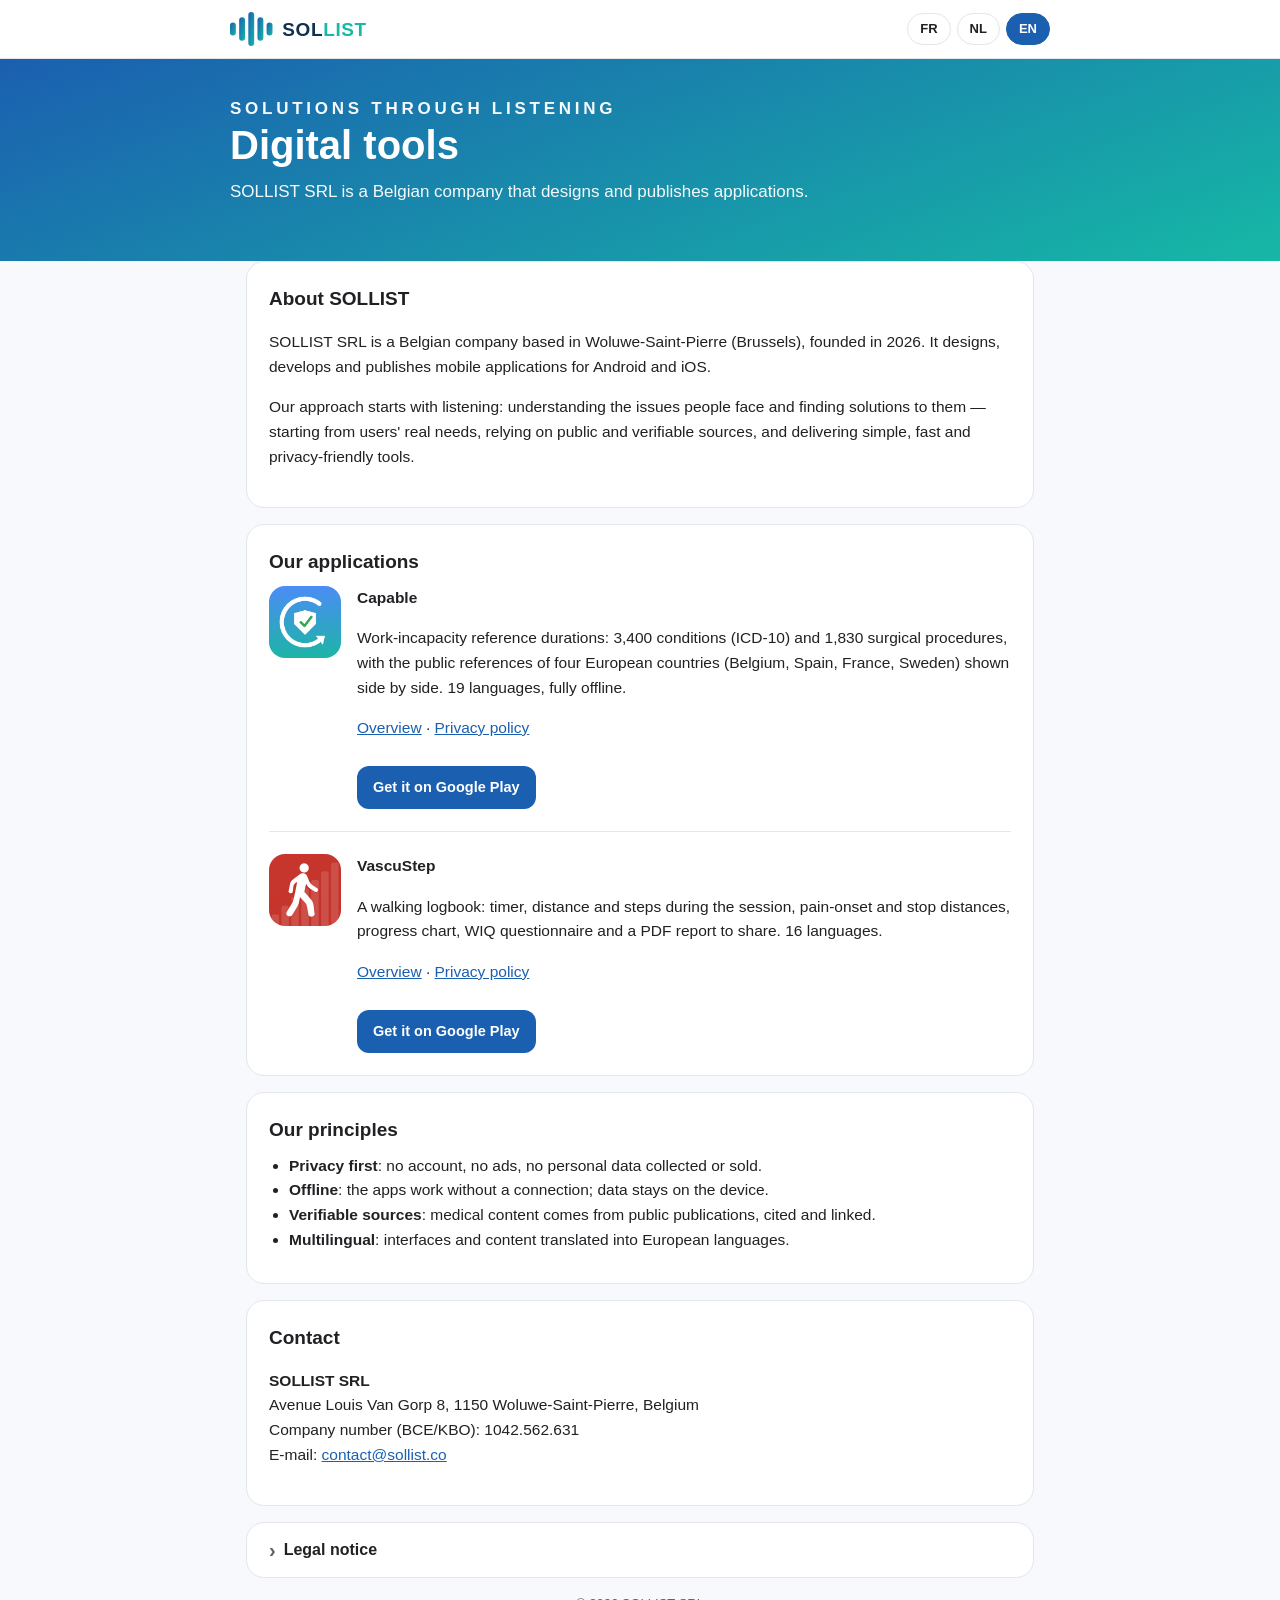
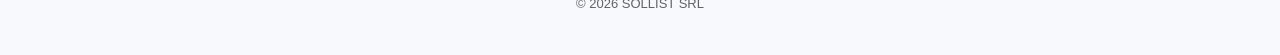
==== index.html @ 6b7ebcc0 "Mise à jour du site" ====
<!DOCTYPE html>
<html lang="fr">
<head>
<meta charset="utf-8">
<meta name="viewport" content="width=device-width, initial-scale=1">
<title>SOLLIST</title>
<meta name="description" content="SOLLIST SRL — société belge qui conçoit et publie des applications mobiles : Capable, VascuStep.">
<link rel="icon" type="image/svg+xml" href="assets/favicon.svg">
<link rel="icon" type="image/png" sizes="96x96" href="assets/favicon.png">
<link rel="stylesheet" href="style.css">
<script src="lang.js" defer></script>
</head>
<body>

<header class="topbar"><div class="wrap">
  <a class="brand" href="./" aria-label="SOLLIST — accueil">
      <svg class="logo" viewBox="0 0 430 104" role="img" aria-label="SOLLIST" font-family="Arial, Helvetica, sans-serif">
        <defs><linearGradient id="lg" x1="0" y1="0" x2="1" y2="1"><stop offset="0" stop-color="#1B5FB0"/><stop offset="1" stop-color="#16B8A6"/></linearGradient></defs>
        <g fill="url(#lg)"><rect x="0" y="32" width="18" height="40" rx="9"/><rect x="28" y="16" width="18" height="72" rx="9"/><rect x="56" y="0" width="18" height="104" rx="9"/><rect x="84" y="16" width="18" height="72" rx="9"/><rect x="112" y="32" width="18" height="40" rx="9"/></g>
        <text class="wm" x="160" y="73" font-size="58" font-weight="700" letter-spacing="2">SOL<tspan fill="#16B8A6">LIST</tspan></text>
      </svg>
    </a>
  <div class="langs" role="group" aria-label="Language">
    <button data-set="fr" aria-pressed="false">FR</button>
    <button data-set="nl" aria-pressed="false">NL</button>
    <button data-set="en" aria-pressed="false">EN</button>
  </div>
</div></header>

<section class="hero"><div class="wrap">
  <p class="tagline">Solutions through listening</p>
  <div data-lang="fr" class="on">
    <h1>Des outils numériques</h1>
    <p>SOLLIST SRL est une société belge qui conçoit et édite des applications.</p>
  </div>
  <div data-lang="nl">
    <h1>Digitale tools</h1>
    <p>SOLLIST BV is een Belgische vennootschap die toepassingen ontwerpt en uitgeeft.</p>
  </div>
  <div data-lang="en">
    <h1>Digital tools</h1>
    <p>SOLLIST SRL is a Belgian company that designs and publishes applications.</p>
  </div>
</div></section>

<main class="wrap">

  <section class="card">
    <div data-lang="fr" class="on">
      <h2>À propos de SOLLIST</h2>
      <p>SOLLIST SRL est une société belge, établie à Woluwe-Saint-Pierre (Bruxelles), fondée en 2026. Elle conçoit, développe et publie des applications mobiles pour Android et iOS.</p>
      <p>Notre démarche part de l'écoute : comprendre les problèmes rencontrés et y trouver des solutions. Nous partons des besoins concrets des utilisateurs, nous appuyons sur des sources publiques et vérifiables, et livrons des outils simples, rapides et respectueux de la vie privée.</p>
    </div>
    <div data-lang="nl">
      <h2>Over SOLLIST</h2>
      <p>SOLLIST BV is een Belgische vennootschap, gevestigd in Sint-Pieters-Woluwe (Brussel), opgericht in 2026. Ze ontwerpt, ontwikkelt en publiceert mobiele applicaties voor Android en iOS.</p>
      <p>Onze aanpak start bij het luisteren: de problemen begrijpen en er oplossingen voor vinden. We gaan uit van de concrete noden van de gebruikers, steunen op openbare en controleerbare bronnen en leveren eenvoudige, snelle en privacyvriendelijke tools.</p>
    </div>
    <div data-lang="en">
      <h2>About SOLLIST</h2>
      <p>SOLLIST SRL is a Belgian company based in Woluwe-Saint-Pierre (Brussels), founded in 2026. It designs, develops and publishes mobile applications for Android and iOS.</p>
      <p>Our approach starts with listening: understanding the issues people face and finding solutions to them — starting from users' real needs, relying on public and verifiable sources, and delivering simple, fast and privacy-friendly tools.</p>
    </div>
  </section>

  <section class="card">
    <h2 data-lang="fr" class="on">Nos applications</h2>
    <h2 data-lang="nl">Onze applicaties</h2>
    <h2 data-lang="en">Our applications</h2>

    <div class="app">
      <img src="assets/capable-icon.png" alt="Capable" width="72" height="72">
      <div>
        <div data-lang="fr" class="on">
          <h3 class="apptitle">Capable</h3>
          <p>Durées de référence d'incapacité de travail : 3 400 pathologies (CIM-10) et 1 830 interventions chirurgicales, avec les références publiques de quatre pays européens (Belgique, Espagne, France, Suède) affichées côte à côte. 19 langues, entièrement hors-ligne.</p>
          <p><a href="capable/">Présentation</a> · <a href="capable/privacy/">Politique de confidentialité</a></p>
          <a class="btn" href="https://play.google.com/store/apps/details?id=be.capable.xt">Disponible sur Google Play</a>
        </div>
        <div data-lang="nl">
          <h3 class="apptitle">Capable</h3>
          <p>Referentieduurtijden voor arbeidsongeschiktheid: 3 400 aandoeningen (ICD-10) en 1 830 chirurgische ingrepen, met de openbare referenties van vier Europese landen (België, Spanje, Frankrijk, Zweden) naast elkaar. 19 talen, volledig offline.</p>
          <p><a href="capable/">Voorstelling</a> · <a href="capable/privacy/">Privacybeleid</a></p>
          <a class="btn" href="https://play.google.com/store/apps/details?id=be.capable.xt">Beschikbaar op Google Play</a>
        </div>
        <div data-lang="en">
          <h3 class="apptitle">Capable</h3>
          <p>Work-incapacity reference durations: 3,400 conditions (ICD-10) and 1,830 surgical procedures, with the public references of four European countries (Belgium, Spain, France, Sweden) shown side by side. 19 languages, fully offline.</p>
          <p><a href="capable/">Overview</a> · <a href="capable/privacy/">Privacy policy</a></p>
          <a class="btn" href="https://play.google.com/store/apps/details?id=be.capable.xt">Get it on Google Play</a>
        </div>
      </div>
    </div>

    <div class="app app-next">
      <img src="assets/vascustep-icon.png" alt="VascuStep" width="72" height="72">
      <div>
        <div data-lang="fr" class="on">
          <h3 class="apptitle">VascuStep</h3>
          <p>Un carnet de marche : chronomètre, distance et pas pendant la séance, distances de douleur et d'arrêt, graphique de progression, questionnaire WIQ et rapport PDF à partager. 16 langues.</p>
          <p><a href="vascustep/">Présentation</a> · <a href="vascustep/privacy/">Politique de confidentialité</a></p>
          <a class="btn" href="https://play.google.com/store/apps/details?id=be.sollist.vascustep">Disponible sur Google Play</a>
        </div>
        <div data-lang="nl">
          <h3 class="apptitle">VascuStep</h3>
          <p>Een wandeldagboek: chrono, afstand en stappen tijdens de sessie, pijn- en stopafstand, voortgangsgrafiek, WIQ-vragenlijst en een pdf-rapport om te delen. 16 talen.</p>
          <p><a href="vascustep/">Voorstelling</a> · <a href="vascustep/privacy/">Privacybeleid</a></p>
          <a class="btn" href="https://play.google.com/store/apps/details?id=be.sollist.vascustep">Beschikbaar op Google Play</a>
        </div>
        <div data-lang="en">
          <h3 class="apptitle">VascuStep</h3>
          <p>A walking logbook: timer, distance and steps during the session, pain-onset and stop distances, progress chart, WIQ questionnaire and a PDF report to share. 16 languages.</p>
          <p><a href="vascustep/">Overview</a> · <a href="vascustep/privacy/">Privacy policy</a></p>
          <a class="btn" href="https://play.google.com/store/apps/details?id=be.sollist.vascustep">Get it on Google Play</a>
        </div>
      </div>
    </div>
  </section>

  <section class="card">
    <div data-lang="fr" class="on">
      <h2>Nos principes</h2>
      <ul>
        <li><strong>Vie privée d'abord</strong> : pas de compte, pas de publicité, aucune donnée personnelle collectée ni revendue.</li>
        <li><strong>Hors-ligne</strong> : les applications fonctionnent sans connexion ; les données restent sur l'appareil.</li>
        <li><strong>Sources vérifiables</strong> : le contenu médical provient de publications publiques, citées et liées.</li>
        <li><strong>Multilingue</strong> : interfaces et contenus traduits dans les langues européennes.</li>
      </ul>
    </div>
    <div data-lang="nl">
      <h2>Onze principes</h2>
      <ul>
        <li><strong>Privacy eerst</strong>: geen account, geen reclame, geen persoonsgegevens verzameld of doorverkocht.</li>
        <li><strong>Offline</strong>: de applicaties werken zonder verbinding; de gegevens blijven op het toestel.</li>
        <li><strong>Controleerbare bronnen</strong>: de medische inhoud komt uit openbare publicaties, vermeld en gelinkt.</li>
        <li><strong>Meertalig</strong>: interfaces en inhoud vertaald in de Europese talen.</li>
      </ul>
    </div>
    <div data-lang="en">
      <h2>Our principles</h2>
      <ul>
        <li><strong>Privacy first</strong>: no account, no ads, no personal data collected or sold.</li>
        <li><strong>Offline</strong>: the apps work without a connection; data stays on the device.</li>
        <li><strong>Verifiable sources</strong>: medical content comes from public publications, cited and linked.</li>
        <li><strong>Multilingual</strong>: interfaces and content translated into European languages.</li>
      </ul>
    </div>
  </section>

  <section class="card">
    <div data-lang="fr" class="on">
      <h2>Contact</h2>
      <p><strong>SOLLIST SRL</strong><br>Avenue Louis Van Gorp 8, 1150 Woluwe-Saint-Pierre, Belgique<br>
      Numéro d'entreprise (BCE) : 1042.562.631<br>
      E-mail : <a href="mailto:contact@sollist.co">contact@sollist.co</a></p>
    </div>
    <div data-lang="nl">
      <h2>Contact</h2>
      <p><strong>SOLLIST BV</strong><br>Louis Van Gorplaan 8, 1150 Sint-Pieters-Woluwe, België<br>
      Ondernemingsnummer (KBO): 1042.562.631<br>
      E-mail: <a href="mailto:contact@sollist.co">contact@sollist.co</a></p>
    </div>
    <div data-lang="en">
      <h2>Contact</h2>
      <p><strong>SOLLIST SRL</strong><br>Avenue Louis Van Gorp 8, 1150 Woluwe-Saint-Pierre, Belgium<br>
      Company number (BCE/KBO): 1042.562.631<br>
      E-mail: <a href="mailto:contact@sollist.co">contact@sollist.co</a></p>
    </div>
  </section>

  <details class="card legal">
    <summary>
      <span data-lang="fr" class="on">Mentions légales</span><span data-lang="nl">Wettelijke vermeldingen</span><span data-lang="en">Legal notice</span>
    </summary>
    <div data-lang="fr" class="on">
      <p><strong>SOLLIST SRL</strong> — société à responsabilité limitée de droit belge<br>
      Numéro d'entreprise (BCE) : <strong>1042.562.631</strong><br>
      Siège : Avenue Louis Van Gorp 8, 1150 Woluwe-Saint-Pierre, Belgique<br>
      E-mail : <a href="mailto:contact@sollist.co">contact@sollist.co</a></p>
      <p>Ce site n'utilise ni cookie, ni outil de mesure d'audience.</p>
    </div>
    <div data-lang="nl">
      <p><strong>SOLLIST BV</strong> — besloten vennootschap naar Belgisch recht (SRL)<br>
      Ondernemingsnummer (KBO): <strong>1042.562.631</strong><br>
      Zetel: Louis Van Gorplaan 8, 1150 Sint-Pieters-Woluwe, België<br>
      E-mail: <a href="mailto:contact@sollist.co">contact@sollist.co</a></p>
      <p>Deze site gebruikt geen cookies en geen analysetools.</p>
    </div>
    <div data-lang="en">
      <p><strong>SOLLIST SRL</strong> — Belgian private limited company<br>
      Company number (BCE/KBO): <strong>1042.562.631</strong><br>
      Registered office: Avenue Louis Van Gorp 8, 1150 Woluwe-Saint-Pierre, Belgium<br>
      E-mail: <a href="mailto:contact@sollist.co">contact@sollist.co</a></p>
      <p>This site uses no cookies and no analytics.</p>
    </div>
    </details>

</main>

<footer>© 2026 SOLLIST SRL</footer>
</body>
</html>
---- style.css ----
/* Sollist — mini-site statique (aucun script tiers, aucun cookie, aucune police externe) */
:root {
  --bg: #F7F9FC; --card: #FFFFFF; --text: #202124; --muted: #5F6368; --line: #E3E6EA;
  --brand-a: #1B5FB0; --brand-b: #16B8A6; --navy: #10304F; --link: #1B5FB0; --note-bg: #FFF8E1; --note-text: #7A5C00;
  --logo-text: #10304F;
}
@media (prefers-color-scheme: dark) {
  :root { --bg: #111418; --card: #1B1F24; --text: #E8EAED; --muted: #A5ABB3; --line: #2C3138;
          --link: #8AB4F8; --note-bg: #2A2413; --note-text: #F3D98B; --logo-text: #E8EAED; }
}
* { box-sizing: border-box; }
html { -webkit-text-size-adjust: 100%; }
body { margin: 0; background: var(--bg); color: var(--text); line-height: 1.6;
       font-family: -apple-system, "Segoe UI", Roboto, "Helvetica Neue", Arial, sans-serif; }
a { color: var(--link); }
/* Barre haute claire avec le logo (mark « soundwave » + wordmark SOL·LIST), puis bandeau dégradé */
.topbar { background: var(--card); border-bottom: 1px solid var(--line); padding: 12px 16px; }
.topbar .wrap { display: flex; align-items: center; justify-content: space-between; gap: 12px; flex-wrap: wrap; padding: 0; }
.brand { display: inline-flex; align-items: center; text-decoration: none; }
.logo { height: 34px; width: auto; display: block; }
.logo .wm { fill: var(--logo-text); }
.langs { display: flex; gap: 6px; align-items: center; }
.langs button { font: inherit; font-size: 13px; font-weight: 700; color: var(--text); background: transparent;
                border: 1px solid var(--line); border-radius: 999px; padding: 5px 12px; cursor: pointer; }
.langs button[aria-pressed="true"] { background: var(--brand-a); border-color: var(--brand-a); color: #fff; }
.langs a { font-size: 13px; font-weight: 700; color: var(--link); text-decoration: none; padding: 5px 10px; }
.hero { background: linear-gradient(160deg, var(--brand-a), var(--brand-b)); color: #fff; padding: 36px 16px 56px; }
.wrap { max-width: 820px; margin: 0 auto; padding: 0 16px; }
.hero .wrap { padding: 0; }
.tagline { margin: 0 0 6px; font-size: 12px; font-weight: 700; letter-spacing: .22em; text-transform: uppercase; opacity: .85; }
.hero h1 { font-size: clamp(28px, 6vw, 40px); line-height: 1.15; margin: 0 0 10px; }
.hero p { font-size: 17px; margin: 0; max-width: 640px; opacity: .96; }
main { margin-top: -28px; padding-bottom: 56px; }
.card { background: var(--card); border: 1px solid var(--line); border-radius: 18px; padding: 22px 22px; margin-bottom: 16px; }
.card h2 { font-size: 19px; margin: 0 0 8px; }
.card h3 { font-size: 15.5px; margin: 18px 0 4px; }
.card p, .card li { font-size: 15.5px; }
.card ul { padding-left: 20px; margin: 8px 0; }
.app { display: flex; gap: 16px; align-items: flex-start; }
.app + .app, .app-next { margin-top: 22px; padding-top: 22px; border-top: 1px solid var(--line); }
.apptitle { margin-top: 0 !important; }
.app img { width: 72px; height: 72px; border-radius: 16px; flex: none; }
.applink { display: flex; gap: 12px; align-items: center; padding: 12px 18px; }
.applink img { width: 36px; height: 36px; border-radius: 9px; flex: none; }
.applink p { margin: 0; }
.btn { display: inline-block; margin-top: 10px; background: var(--brand-a); color: #fff; text-decoration: none;
       font-weight: 700; font-size: 14.5px; border-radius: 12px; padding: 10px 16px; }
.note { background: var(--note-bg); color: var(--note-text); border-radius: 14px; padding: 13px 16px; font-size: 14.5px; margin-top: 14px; }
.legal { color: var(--muted); font-size: 14px; }
.legal strong { color: var(--text); }
/* Mentions légales repliées : un clic sur le titre les déploie (demande user 25/09/2026) */
details.legal { padding: 14px 22px; }
details.legal summary { cursor: pointer; font-weight: 700; font-size: 16px; color: var(--text); list-style: none; display: flex; align-items: center; gap: 8px; }
details.legal summary::-webkit-details-marker { display: none; }
details.legal summary::before { content: "›"; font-size: 20px; line-height: 1; transition: transform .15s; color: var(--muted); }
details.legal[open] summary::before { transform: rotate(90deg); }
details.legal[open] summary { margin-bottom: 8px; }
.js summary [data-lang].on { display: inline; }
footer { color: var(--muted); font-size: 13px; text-align: center; padding: 0 16px 40px; }
/* Bascule de langue : sans JavaScript, les trois langues restent visibles l'une sous l'autre */
.js [data-lang] { display: none; }
.js [data-lang].on { display: block; }
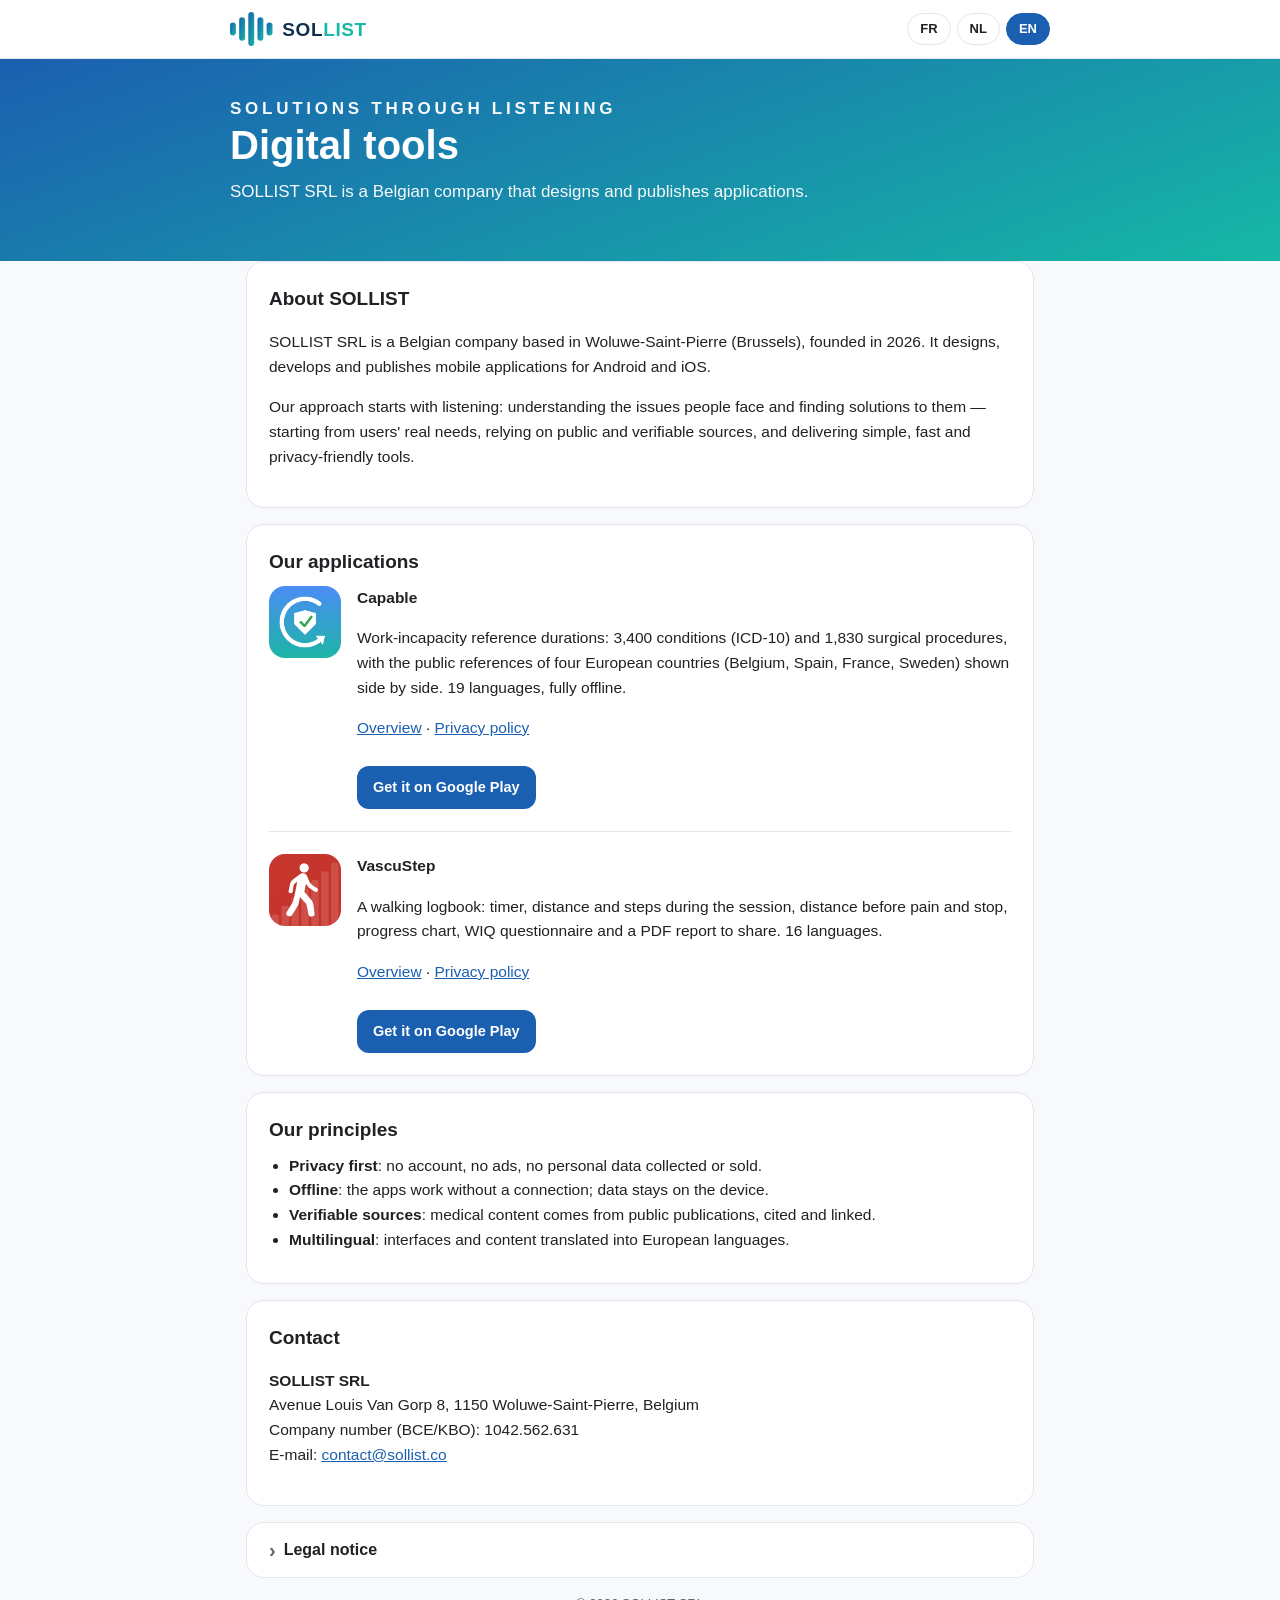
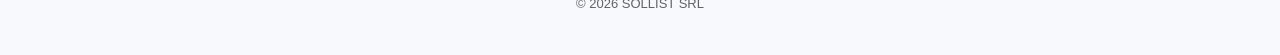
==== commit 86176e4b: "Mise à jour du site" ====
--- a/index.html
+++ b/index.html
@@ -97,19 +97,19 @@
       <div>
         <div data-lang="fr" class="on">
           <h3 class="apptitle">VascuStep</h3>
-          <p>Un carnet de marche : chronomètre, distance et pas pendant la séance, distances de douleur et d'arrêt, graphique de progression, questionnaire WIQ et rapport PDF à partager. 16 langues.</p>
+          <p>Un carnet de marche : chronomètre, distance et pas pendant la séance, distance avant douleur et arrêt, graphique de progression, questionnaire WIQ et rapport PDF à partager. 16 langues.</p>
           <p><a href="vascustep/">Présentation</a> · <a href="vascustep/privacy/">Politique de confidentialité</a></p>
           <a class="btn" href="https://play.google.com/store/apps/details?id=be.sollist.vascustep">Disponible sur Google Play</a>
         </div>
         <div data-lang="nl">
           <h3 class="apptitle">VascuStep</h3>
-          <p>Een wandeldagboek: chrono, afstand en stappen tijdens de sessie, pijn- en stopafstand, voortgangsgrafiek, WIQ-vragenlijst en een pdf-rapport om te delen. 16 talen.</p>
+          <p>Een wandeldagboek: chrono, afstand en stappen tijdens de sessie, afstand tot pijn en stop, voortgangsgrafiek, WIQ-vragenlijst en een pdf-rapport om te delen. 16 talen.</p>
           <p><a href="vascustep/">Voorstelling</a> · <a href="vascustep/privacy/">Privacybeleid</a></p>
           <a class="btn" href="https://play.google.com/store/apps/details?id=be.sollist.vascustep">Beschikbaar op Google Play</a>
         </div>
         <div data-lang="en">
           <h3 class="apptitle">VascuStep</h3>
-          <p>A walking logbook: timer, distance and steps during the session, pain-onset and stop distances, progress chart, WIQ questionnaire and a PDF report to share. 16 languages.</p>
+          <p>A walking logbook: timer, distance and steps during the session, distance before pain and stop, progress chart, WIQ questionnaire and a PDF report to share. 16 languages.</p>
           <p><a href="vascustep/">Overview</a> · <a href="vascustep/privacy/">Privacy policy</a></p>
           <a class="btn" href="https://play.google.com/store/apps/details?id=be.sollist.vascustep">Get it on Google Play</a>
         </div>
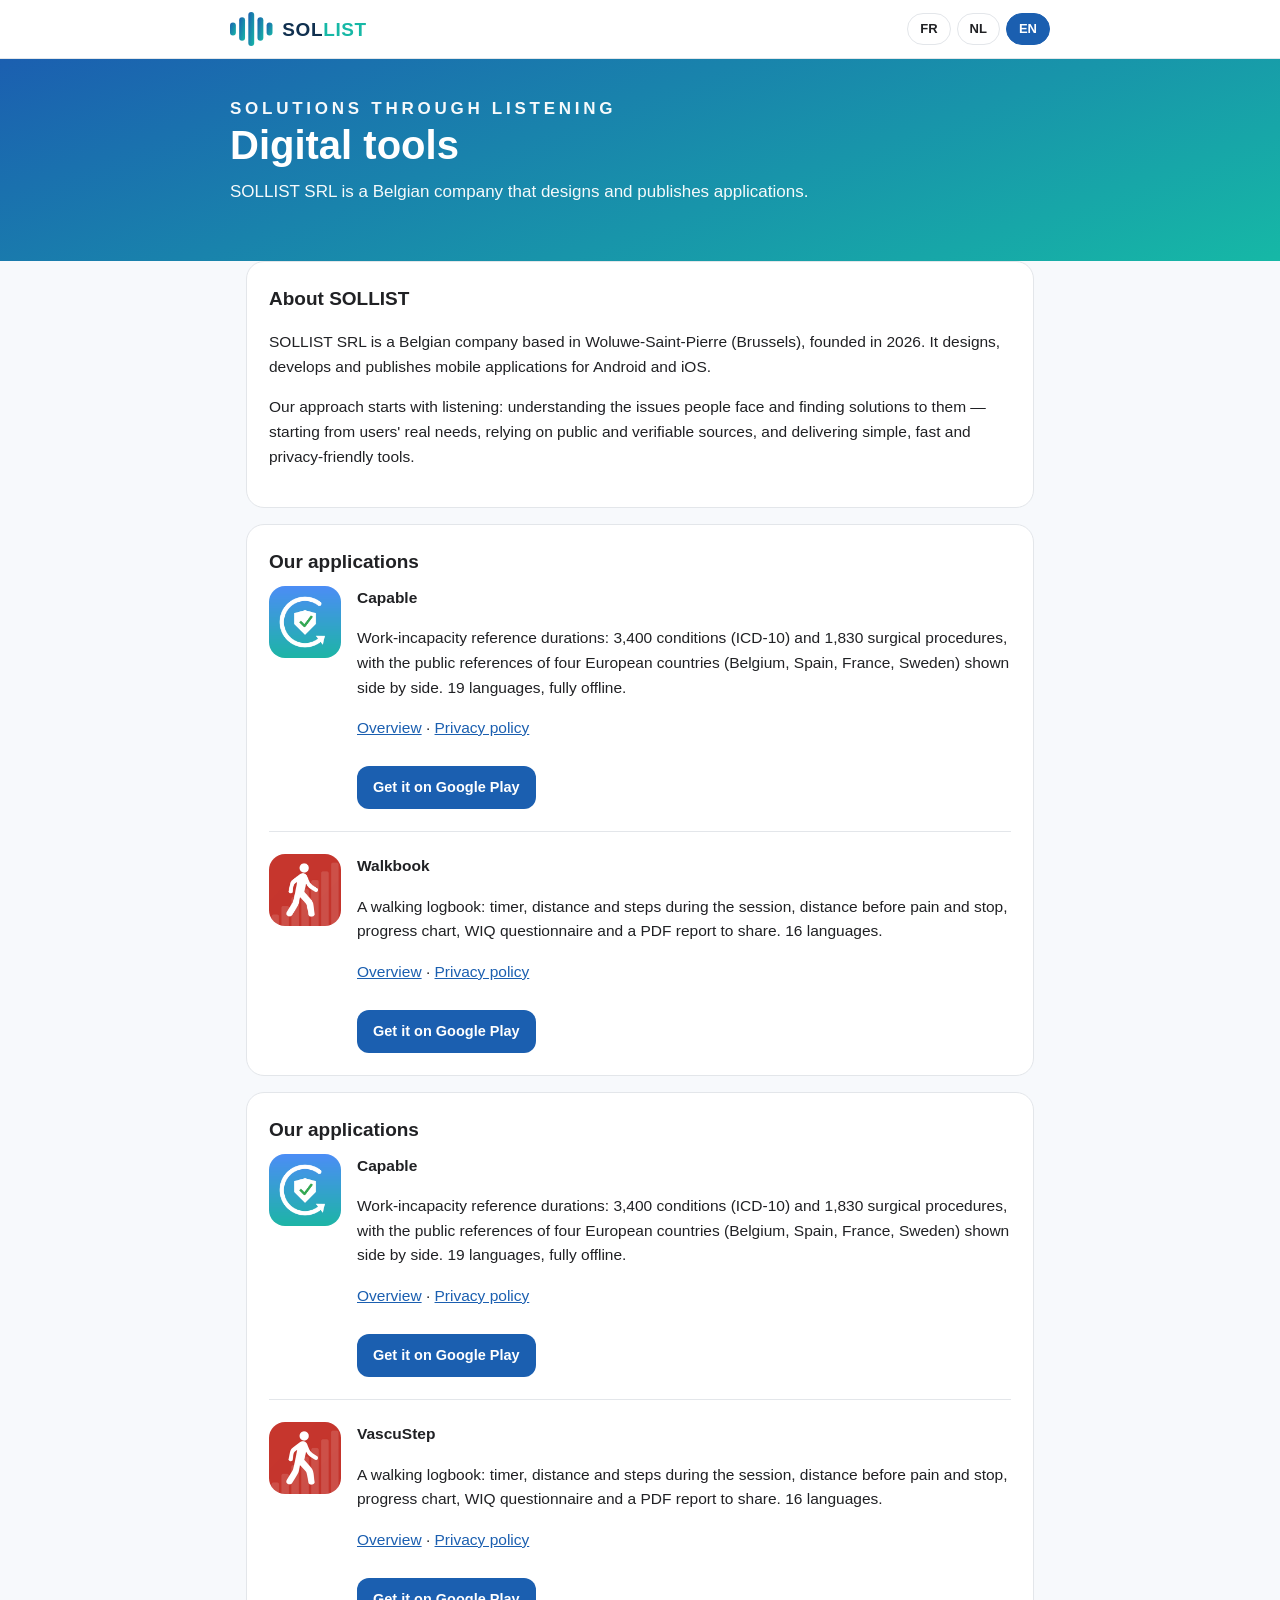
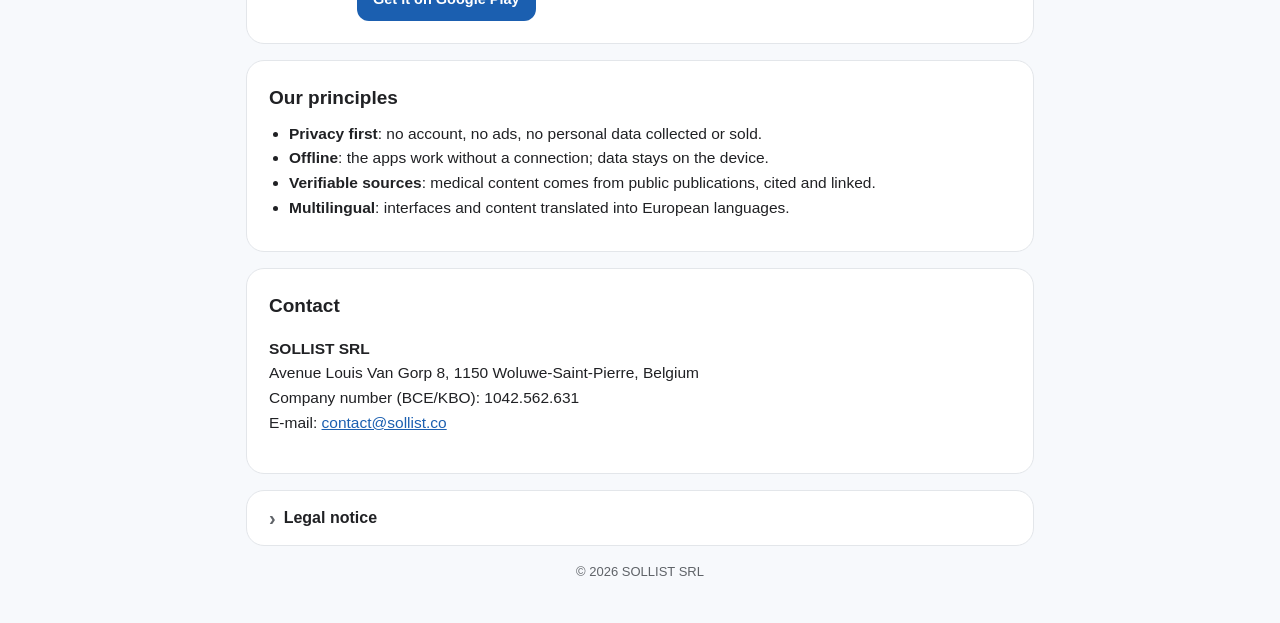
==== commit f062f33e: "Walkbook : page de présentation et politique de confidentialité Co-Authored-By: Claude Fable 5.1 <no" ====
--- a/index.html
+++ b/index.html
@@ -4,7 +4,7 @@
 <meta charset="utf-8">
 <meta name="viewport" content="width=device-width, initial-scale=1">
 <title>SOLLIST</title>
-<meta name="description" content="SOLLIST SRL — société belge qui conçoit et publie des applications mobiles : Capable, VascuStep.">
+<meta name="description" content="SOLLIST SRL — société belge qui conçoit et publie des applications mobiles : Capable, Walkbook, VascuStep.">
 <link rel="icon" type="image/svg+xml" href="assets/favicon.svg">
 <link rel="icon" type="image/png" sizes="96x96" href="assets/favicon.png">
 <link rel="stylesheet" href="style.css">
@@ -93,6 +93,60 @@
     </div>
 
     <div class="app app-next">
+      <img src="assets/walkbook-icon.png" alt="Walkbook" width="72" height="72">
+      <div>
+        <div data-lang="fr" class="on">
+          <h3 class="apptitle">Walkbook</h3>
+          <p>Un carnet de marche : chronomètre, distance et pas pendant la séance, distance avant douleur et arrêt, graphique de progression, questionnaire WIQ et rapport PDF à partager. 16 langues.</p>
+          <p><a href="walkbook/">Présentation</a> · <a href="walkbook/privacy/">Politique de confidentialité</a></p>
+          <a class="btn" href="https://play.google.com/store/apps/details?id=be.sollist.walkbook">Disponible sur Google Play</a>
+        </div>
+        <div data-lang="nl">
+          <h3 class="apptitle">Walkbook</h3>
+          <p>Een wandeldagboek: chrono, afstand en stappen tijdens de sessie, afstand tot pijn en stop, voortgangsgrafiek, WIQ-vragenlijst en een pdf-rapport om te delen. 16 talen.</p>
+          <p><a href="walkbook/">Voorstelling</a> · <a href="walkbook/privacy/">Privacybeleid</a></p>
+          <a class="btn" href="https://play.google.com/store/apps/details?id=be.sollist.walkbook">Beschikbaar op Google Play</a>
+        </div>
+        <div data-lang="en">
+          <h3 class="apptitle">Walkbook</h3>
+          <p>A walking logbook: timer, distance and steps during the session, distance before pain and stop, progress chart, WIQ questionnaire and a PDF report to share. 16 languages.</p>
+          <p><a href="walkbook/">Overview</a> · <a href="walkbook/privacy/">Privacy policy</a></p>
+          <a class="btn" href="https://play.google.com/store/apps/details?id=be.sollist.walkbook">Get it on Google Play</a>
+        </div>
+      </div>
+    </div>
+  </section>
+
+  <section class="card">
+    <h2 data-lang="fr" class="on">Nos applications</h2>
+    <h2 data-lang="nl">Onze applicaties</h2>
+    <h2 data-lang="en">Our applications</h2>
+
+    <div class="app">
+      <img src="assets/capable-icon.png" alt="Capable" width="72" height="72">
+      <div>
+        <div data-lang="fr" class="on">
+          <h3 class="apptitle">Capable</h3>
+          <p>Durées de référence d'incapacité de travail : 3 400 pathologies (CIM-10) et 1 830 interventions chirurgicales, avec les références publiques de quatre pays européens (Belgique, Espagne, France, Suède) affichées côte à côte. 19 langues, entièrement hors-ligne.</p>
+          <p><a href="capable/">Présentation</a> · <a href="capable/privacy/">Politique de confidentialité</a></p>
+          <a class="btn" href="https://play.google.com/store/apps/details?id=be.capable.xt">Disponible sur Google Play</a>
+        </div>
+        <div data-lang="nl">
+          <h3 class="apptitle">Capable</h3>
+          <p>Referentieduurtijden voor arbeidsongeschiktheid: 3 400 aandoeningen (ICD-10) en 1 830 chirurgische ingrepen, met de openbare referenties van vier Europese landen (België, Spanje, Frankrijk, Zweden) naast elkaar. 19 talen, volledig offline.</p>
+          <p><a href="capable/">Voorstelling</a> · <a href="capable/privacy/">Privacybeleid</a></p>
+          <a class="btn" href="https://play.google.com/store/apps/details?id=be.capable.xt">Beschikbaar op Google Play</a>
+        </div>
+        <div data-lang="en">
+          <h3 class="apptitle">Capable</h3>
+          <p>Work-incapacity reference durations: 3,400 conditions (ICD-10) and 1,830 surgical procedures, with the public references of four European countries (Belgium, Spain, France, Sweden) shown side by side. 19 languages, fully offline.</p>
+          <p><a href="capable/">Overview</a> · <a href="capable/privacy/">Privacy policy</a></p>
+          <a class="btn" href="https://play.google.com/store/apps/details?id=be.capable.xt">Get it on Google Play</a>
+        </div>
+      </div>
+    </div>
+
+    <div class="app app-next">
       <img src="assets/vascustep-icon.png" alt="VascuStep" width="72" height="72">
       <div>
         <div data-lang="fr" class="on">
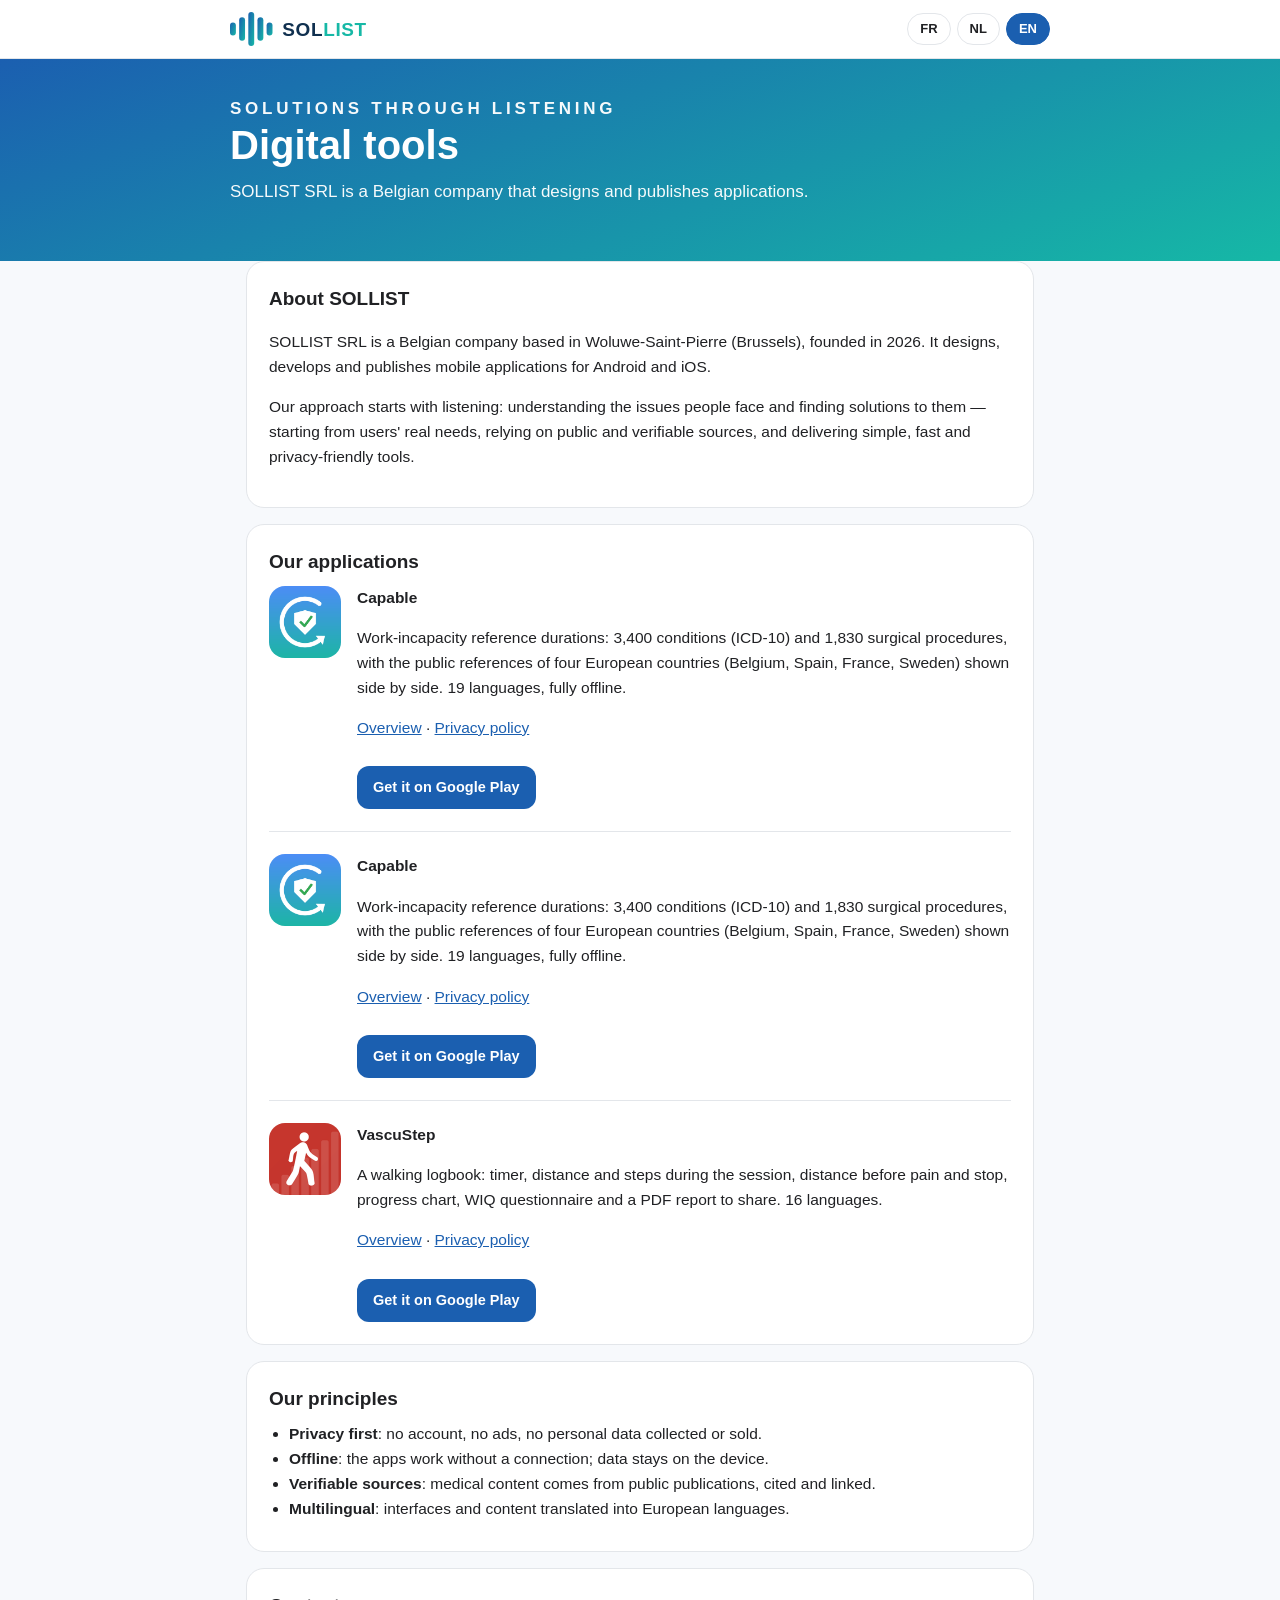
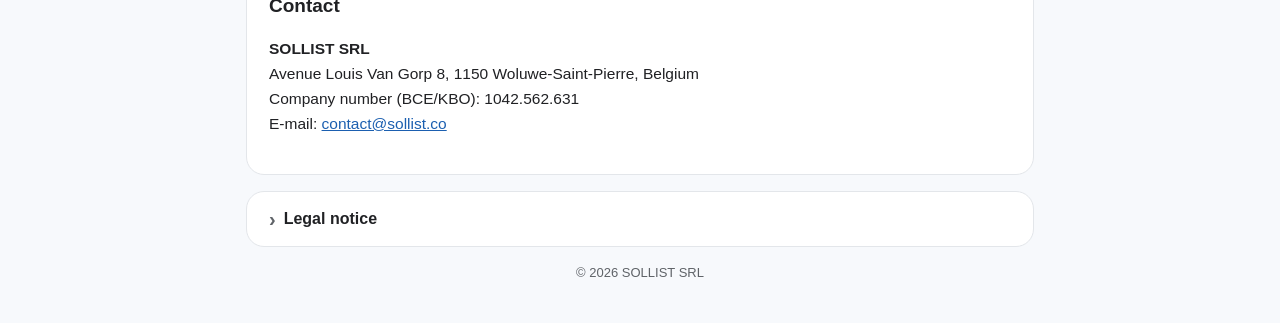
==== commit bc74e383: "Accueil : carte Walkbook (correction) Co-Authored-By: Claude Fable 5.1 <noreply@anthropic.com>" ====
--- a/index.html
+++ b/index.html
@@ -92,36 +92,6 @@
       </div>
     </div>
 
-    <div class="app app-next">
-      <img src="assets/walkbook-icon.png" alt="Walkbook" width="72" height="72">
-      <div>
-        <div data-lang="fr" class="on">
-          <h3 class="apptitle">Walkbook</h3>
-          <p>Un carnet de marche : chronomètre, distance et pas pendant la séance, distance avant douleur et arrêt, graphique de progression, questionnaire WIQ et rapport PDF à partager. 16 langues.</p>
-          <p><a href="walkbook/">Présentation</a> · <a href="walkbook/privacy/">Politique de confidentialité</a></p>
-          <a class="btn" href="https://play.google.com/store/apps/details?id=be.sollist.walkbook">Disponible sur Google Play</a>
-        </div>
-        <div data-lang="nl">
-          <h3 class="apptitle">Walkbook</h3>
-          <p>Een wandeldagboek: chrono, afstand en stappen tijdens de sessie, afstand tot pijn en stop, voortgangsgrafiek, WIQ-vragenlijst en een pdf-rapport om te delen. 16 talen.</p>
-          <p><a href="walkbook/">Voorstelling</a> · <a href="walkbook/privacy/">Privacybeleid</a></p>
-          <a class="btn" href="https://play.google.com/store/apps/details?id=be.sollist.walkbook">Beschikbaar op Google Play</a>
-        </div>
-        <div data-lang="en">
-          <h3 class="apptitle">Walkbook</h3>
-          <p>A walking logbook: timer, distance and steps during the session, distance before pain and stop, progress chart, WIQ questionnaire and a PDF report to share. 16 languages.</p>
-          <p><a href="walkbook/">Overview</a> · <a href="walkbook/privacy/">Privacy policy</a></p>
-          <a class="btn" href="https://play.google.com/store/apps/details?id=be.sollist.walkbook">Get it on Google Play</a>
-        </div>
-      </div>
-    </div>
-  </section>
-
-  <section class="card">
-    <h2 data-lang="fr" class="on">Nos applications</h2>
-    <h2 data-lang="nl">Onze applicaties</h2>
-    <h2 data-lang="en">Our applications</h2>
-
     <div class="app">
       <img src="assets/capable-icon.png" alt="Capable" width="72" height="72">
       <div>
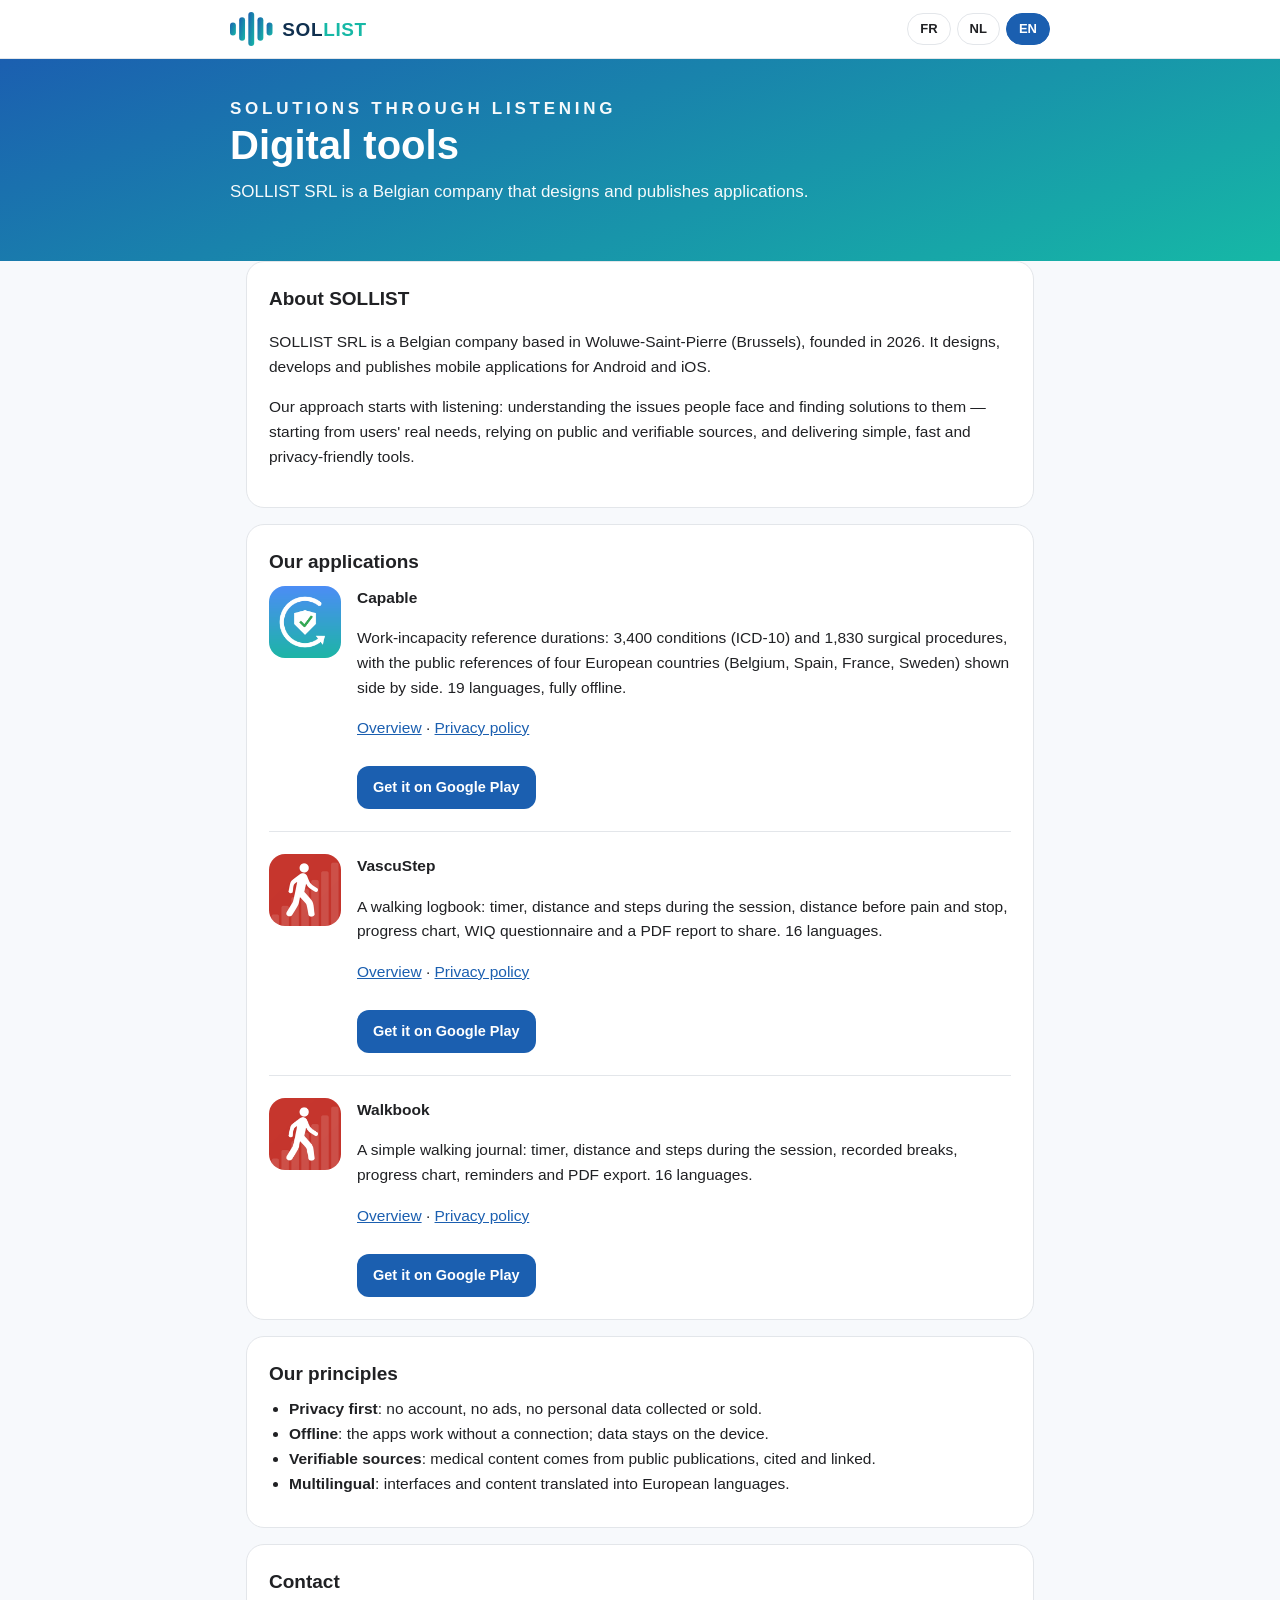
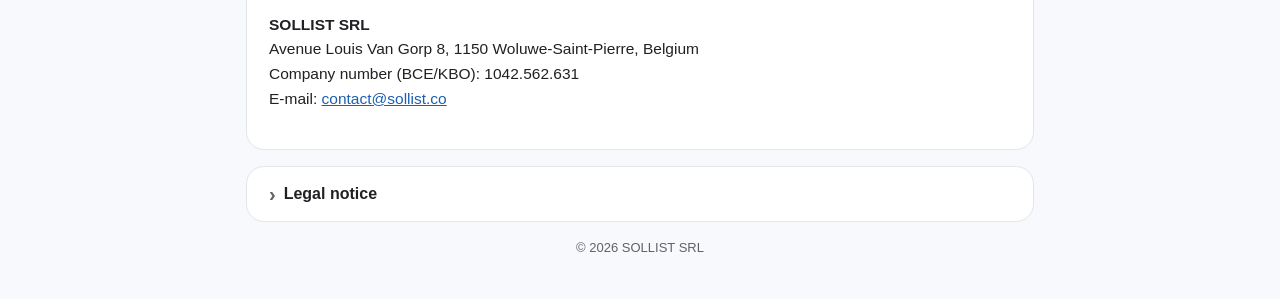
==== commit 454b5771: "Accueil : carte Walkbook Co-Authored-By: Claude Fable 5.1 <noreply@anthropic.com>" ====
--- a/index.html
+++ b/index.html
@@ -92,30 +92,6 @@
       </div>
     </div>
 
-    <div class="app">
-      <img src="assets/capable-icon.png" alt="Capable" width="72" height="72">
-      <div>
-        <div data-lang="fr" class="on">
-          <h3 class="apptitle">Capable</h3>
-          <p>Durées de référence d'incapacité de travail : 3 400 pathologies (CIM-10) et 1 830 interventions chirurgicales, avec les références publiques de quatre pays européens (Belgique, Espagne, France, Suède) affichées côte à côte. 19 langues, entièrement hors-ligne.</p>
-          <p><a href="capable/">Présentation</a> · <a href="capable/privacy/">Politique de confidentialité</a></p>
-          <a class="btn" href="https://play.google.com/store/apps/details?id=be.capable.xt">Disponible sur Google Play</a>
-        </div>
-        <div data-lang="nl">
-          <h3 class="apptitle">Capable</h3>
-          <p>Referentieduurtijden voor arbeidsongeschiktheid: 3 400 aandoeningen (ICD-10) en 1 830 chirurgische ingrepen, met de openbare referenties van vier Europese landen (België, Spanje, Frankrijk, Zweden) naast elkaar. 19 talen, volledig offline.</p>
-          <p><a href="capable/">Voorstelling</a> · <a href="capable/privacy/">Privacybeleid</a></p>
-          <a class="btn" href="https://play.google.com/store/apps/details?id=be.capable.xt">Beschikbaar op Google Play</a>
-        </div>
-        <div data-lang="en">
-          <h3 class="apptitle">Capable</h3>
-          <p>Work-incapacity reference durations: 3,400 conditions (ICD-10) and 1,830 surgical procedures, with the public references of four European countries (Belgium, Spain, France, Sweden) shown side by side. 19 languages, fully offline.</p>
-          <p><a href="capable/">Overview</a> · <a href="capable/privacy/">Privacy policy</a></p>
-          <a class="btn" href="https://play.google.com/store/apps/details?id=be.capable.xt">Get it on Google Play</a>
-        </div>
-      </div>
-    </div>
-
     <div class="app app-next">
       <img src="assets/vascustep-icon.png" alt="VascuStep" width="72" height="72">
       <div>
@@ -139,6 +115,29 @@
         </div>
       </div>
     </div>
+    <div class="app app-next">
+      <img src="assets/walkbook-icon.png" alt="Walkbook" width="72" height="72">
+      <div>
+        <div data-lang="fr" class="on">
+          <h3 class="apptitle">Walkbook</h3>
+          <p>Un journal de marche simple : chronomètre, distance et pas pendant la séance, pauses enregistrées, graphique d'évolution, rappels et export PDF. 16 langues.</p>
+          <p><a href="walkbook/">Présentation</a> · <a href="walkbook/privacy/">Politique de confidentialité</a></p>
+          <a class="btn" href="https://play.google.com/store/apps/details?id=be.sollist.walkbook">Disponible sur Google Play</a>
+        </div>
+        <div data-lang="nl">
+          <h3 class="apptitle">Walkbook</h3>
+          <p>Een eenvoudig wandeldagboek: chrono, afstand en stappen tijdens de sessie, geregistreerde pauzes, evolutiegrafiek, herinneringen en pdf-export. 16 talen.</p>
+          <p><a href="walkbook/">Voorstelling</a> · <a href="walkbook/privacy/">Privacybeleid</a></p>
+          <a class="btn" href="https://play.google.com/store/apps/details?id=be.sollist.walkbook">Beschikbaar op Google Play</a>
+        </div>
+        <div data-lang="en">
+          <h3 class="apptitle">Walkbook</h3>
+          <p>A simple walking journal: timer, distance and steps during the session, recorded breaks, progress chart, reminders and PDF export. 16 languages.</p>
+          <p><a href="walkbook/">Overview</a> · <a href="walkbook/privacy/">Privacy policy</a></p>
+          <a class="btn" href="https://play.google.com/store/apps/details?id=be.sollist.walkbook">Get it on Google Play</a>
+        </div>
+      </div>
+    </div>
   </section>
 
   <section class="card">
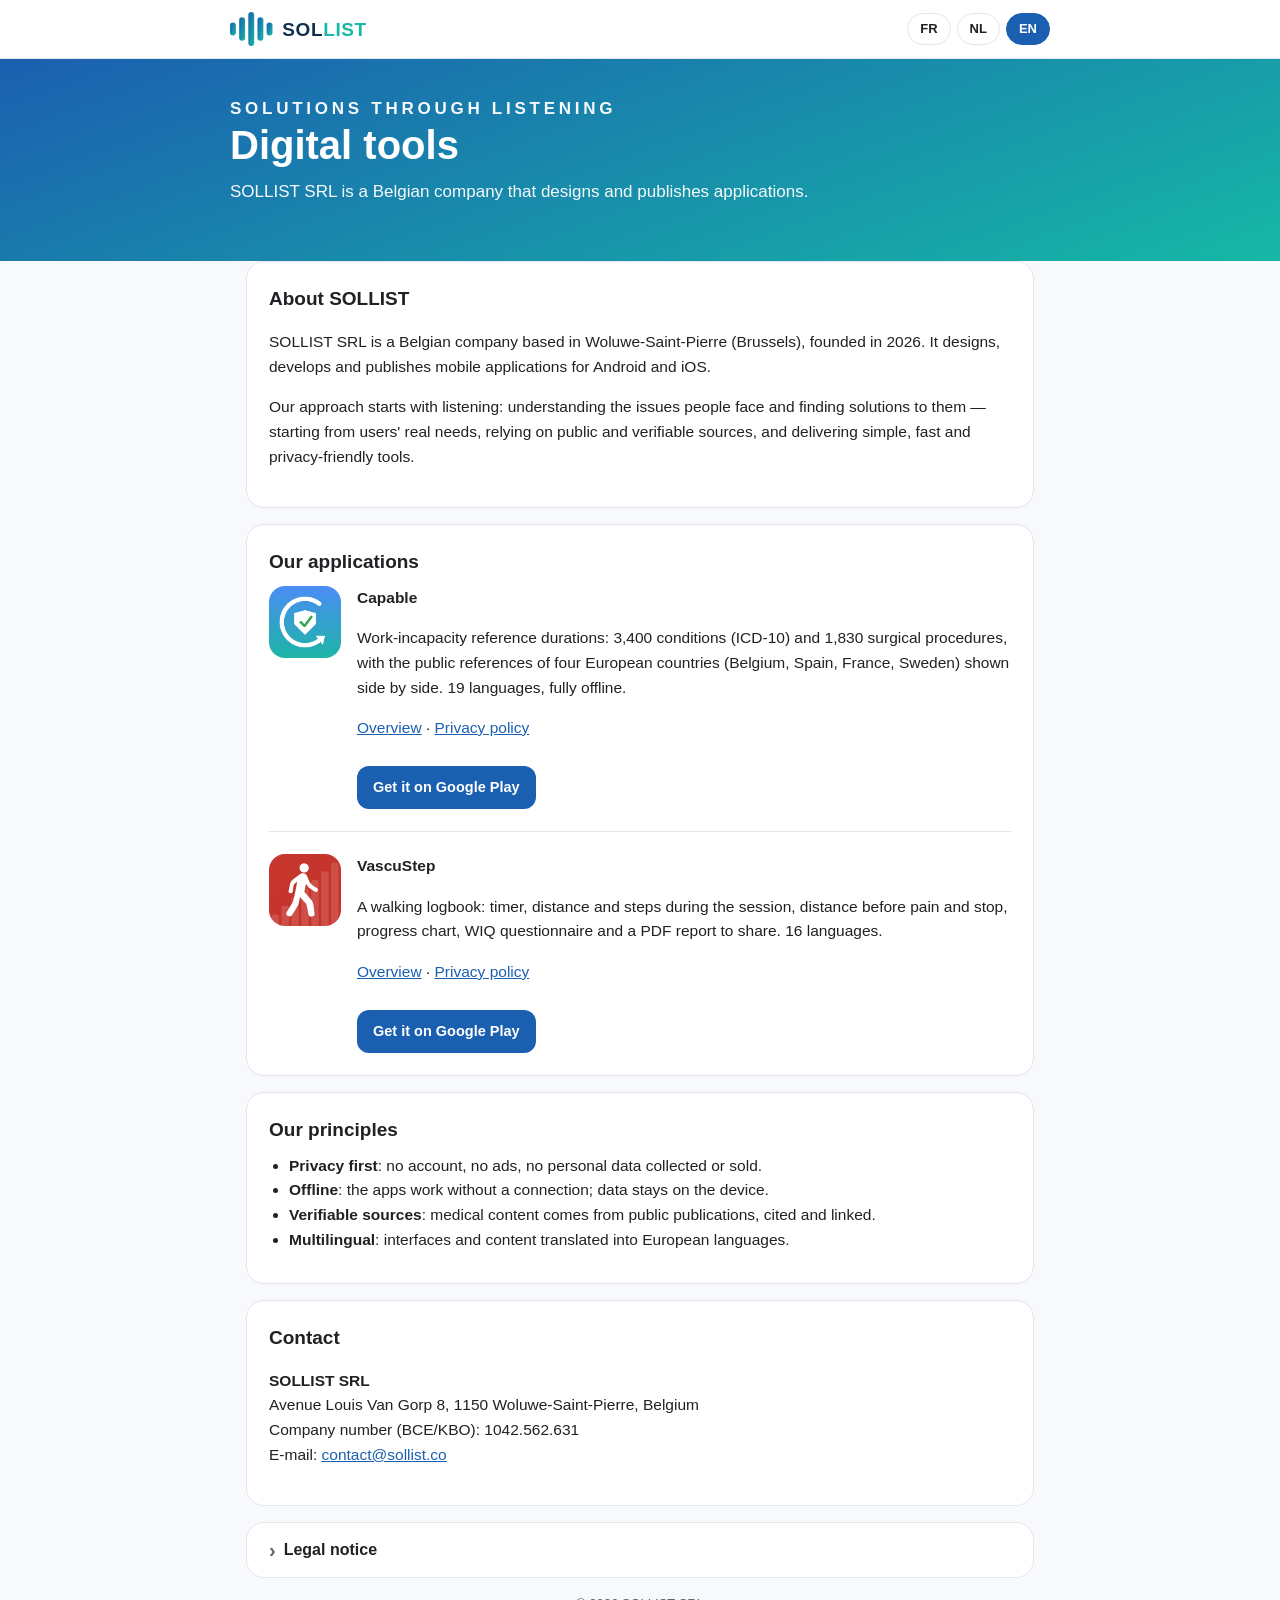
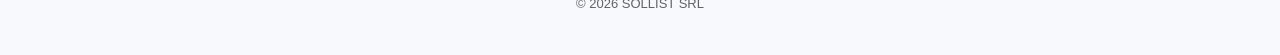
==== commit 417247c9: "Accueil : retrait de Walkbook (app pas encore publiée) La carte et la page de présentation disparais" ====
--- a/index.html
+++ b/index.html
@@ -4,7 +4,7 @@
 <meta charset="utf-8">
 <meta name="viewport" content="width=device-width, initial-scale=1">
 <title>SOLLIST</title>
-<meta name="description" content="SOLLIST SRL — société belge qui conçoit et publie des applications mobiles : Capable, Walkbook, VascuStep.">
+<meta name="description" content="SOLLIST SRL — société belge qui conçoit et publie des applications mobiles : Capable, VascuStep.">
 <link rel="icon" type="image/svg+xml" href="assets/favicon.svg">
 <link rel="icon" type="image/png" sizes="96x96" href="assets/favicon.png">
 <link rel="stylesheet" href="style.css">
@@ -115,29 +115,6 @@
         </div>
       </div>
     </div>
-    <div class="app app-next">
-      <img src="assets/walkbook-icon.png" alt="Walkbook" width="72" height="72">
-      <div>
-        <div data-lang="fr" class="on">
-          <h3 class="apptitle">Walkbook</h3>
-          <p>Un journal de marche simple : chronomètre, distance et pas pendant la séance, pauses enregistrées, graphique d'évolution, rappels et export PDF. 16 langues.</p>
-          <p><a href="walkbook/">Présentation</a> · <a href="walkbook/privacy/">Politique de confidentialité</a></p>
-          <a class="btn" href="https://play.google.com/store/apps/details?id=be.sollist.walkbook">Disponible sur Google Play</a>
-        </div>
-        <div data-lang="nl">
-          <h3 class="apptitle">Walkbook</h3>
-          <p>Een eenvoudig wandeldagboek: chrono, afstand en stappen tijdens de sessie, geregistreerde pauzes, evolutiegrafiek, herinneringen en pdf-export. 16 talen.</p>
-          <p><a href="walkbook/">Voorstelling</a> · <a href="walkbook/privacy/">Privacybeleid</a></p>
-          <a class="btn" href="https://play.google.com/store/apps/details?id=be.sollist.walkbook">Beschikbaar op Google Play</a>
-        </div>
-        <div data-lang="en">
-          <h3 class="apptitle">Walkbook</h3>
-          <p>A simple walking journal: timer, distance and steps during the session, recorded breaks, progress chart, reminders and PDF export. 16 languages.</p>
-          <p><a href="walkbook/">Overview</a> · <a href="walkbook/privacy/">Privacy policy</a></p>
-          <a class="btn" href="https://play.google.com/store/apps/details?id=be.sollist.walkbook">Get it on Google Play</a>
-        </div>
-      </div>
-    </div>
   </section>
 
   <section class="card">
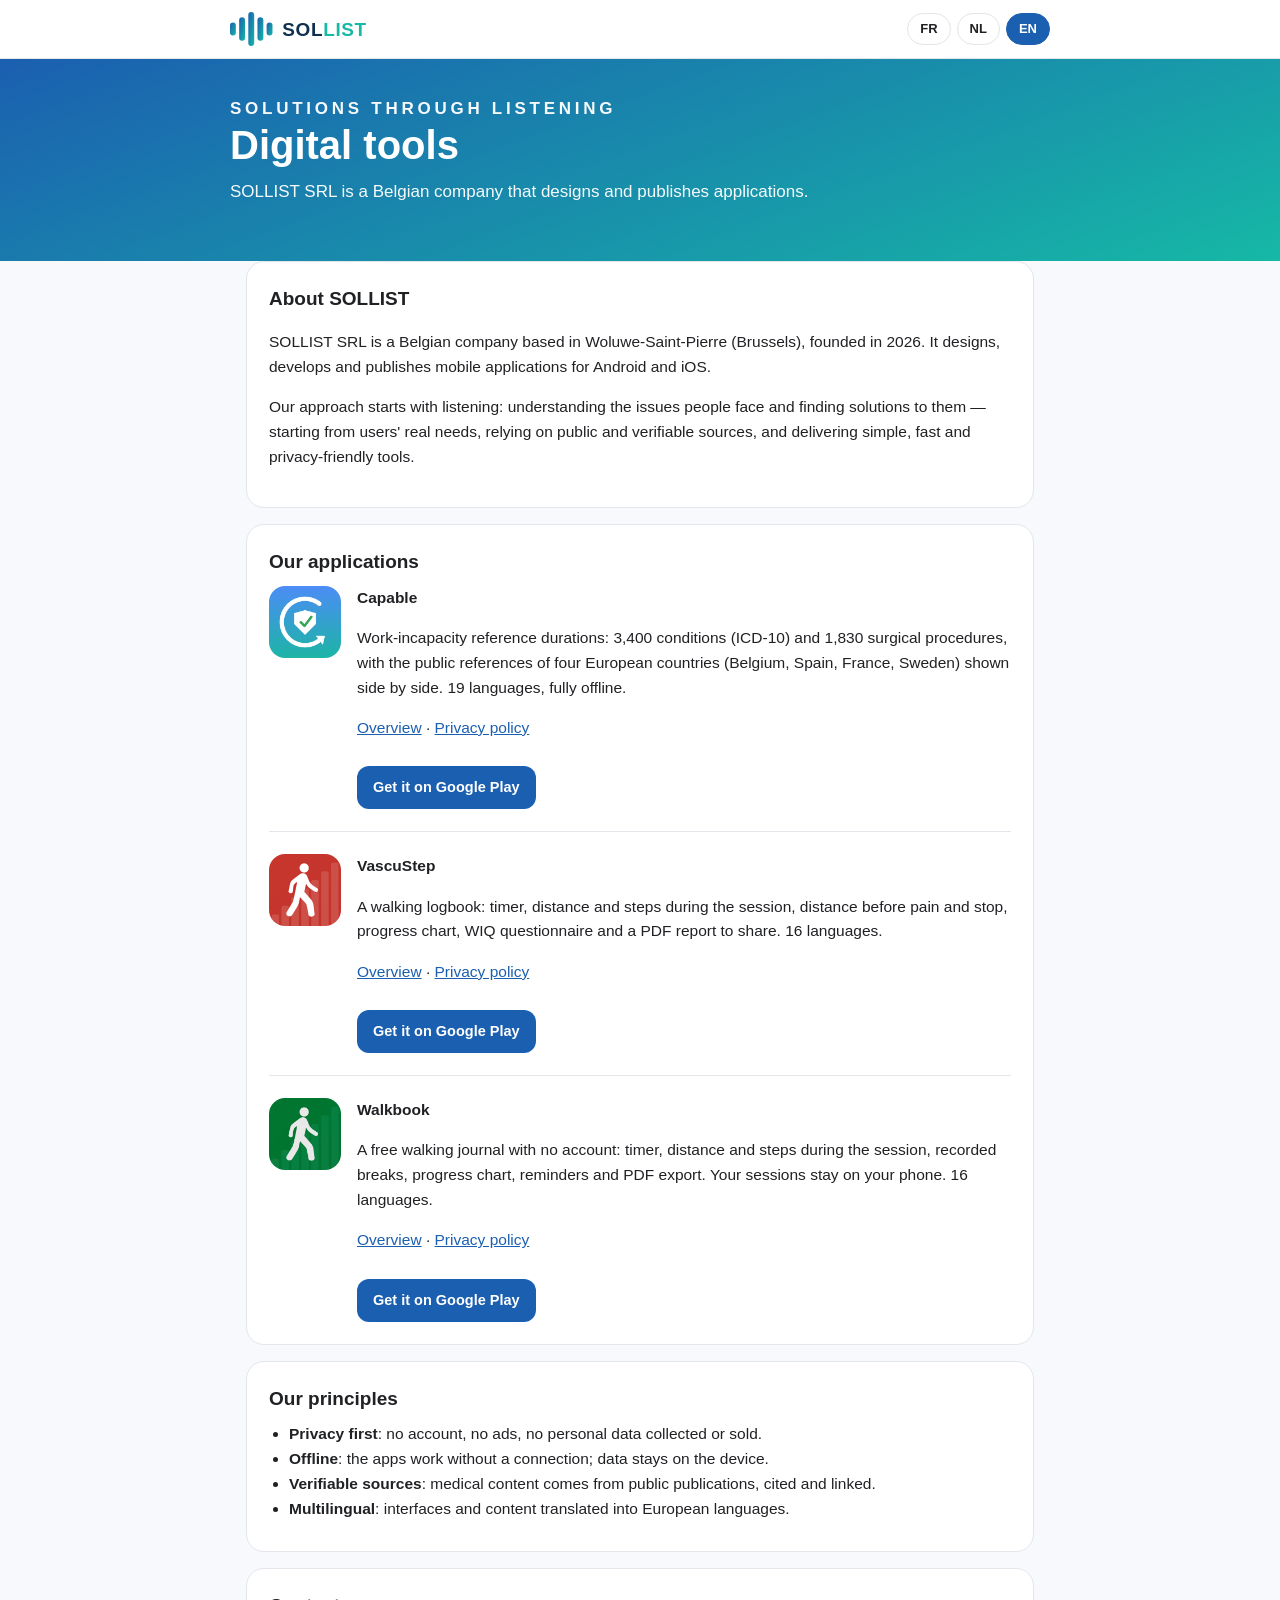
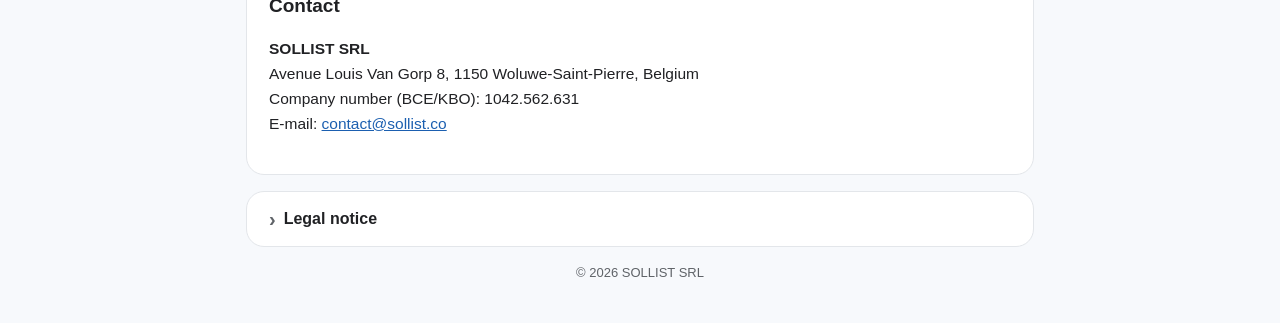
==== commit 5b08e0dd: "Walkbook : retour sur l'accueil et page de présentation L'app est publiée sur Google Play depuis le " ====
--- a/index.html
+++ b/index.html
@@ -4,7 +4,7 @@
 <meta charset="utf-8">
 <meta name="viewport" content="width=device-width, initial-scale=1">
 <title>SOLLIST</title>
-<meta name="description" content="SOLLIST SRL — société belge qui conçoit et publie des applications mobiles : Capable, VascuStep.">
+<meta name="description" content="SOLLIST SRL — société belge qui conçoit et publie des applications mobiles : Capable, Walkbook, VascuStep.">
 <link rel="icon" type="image/svg+xml" href="assets/favicon.svg">
 <link rel="icon" type="image/png" sizes="96x96" href="assets/favicon.png">
 <link rel="stylesheet" href="style.css">
@@ -115,6 +115,29 @@
         </div>
       </div>
     </div>
+    <div class="app app-next">
+      <img src="assets/walkbook-icon.png" alt="Walkbook" width="72" height="72">
+      <div>
+        <div data-lang="fr" class="on">
+          <h3 class="apptitle">Walkbook</h3>
+          <p>Un journal de marche gratuit et sans compte : chronomètre, distance et pas pendant la séance, pauses enregistrées, graphique d'évolution, rappels et export PDF. Vos séances restent sur votre téléphone. 16 langues.</p>
+          <p><a href="walkbook/">Présentation</a> · <a href="walkbook/privacy/">Politique de confidentialité</a></p>
+          <a class="btn" href="https://play.google.com/store/apps/details?id=be.sollist.walkbook">Disponible sur Google Play</a>
+        </div>
+        <div data-lang="nl">
+          <h3 class="apptitle">Walkbook</h3>
+          <p>Een gratis wandeldagboek zonder account: chrono, afstand en stappen tijdens de sessie, geregistreerde pauzes, evolutiegrafiek, herinneringen en pdf-export. Uw sessies blijven op uw telefoon. 16 talen.</p>
+          <p><a href="walkbook/">Voorstelling</a> · <a href="walkbook/privacy/">Privacybeleid</a></p>
+          <a class="btn" href="https://play.google.com/store/apps/details?id=be.sollist.walkbook">Beschikbaar op Google Play</a>
+        </div>
+        <div data-lang="en">
+          <h3 class="apptitle">Walkbook</h3>
+          <p>A free walking journal with no account: timer, distance and steps during the session, recorded breaks, progress chart, reminders and PDF export. Your sessions stay on your phone. 16 languages.</p>
+          <p><a href="walkbook/">Overview</a> · <a href="walkbook/privacy/">Privacy policy</a></p>
+          <a class="btn" href="https://play.google.com/store/apps/details?id=be.sollist.walkbook">Get it on Google Play</a>
+        </div>
+      </div>
+    </div>
   </section>
 
   <section class="card">
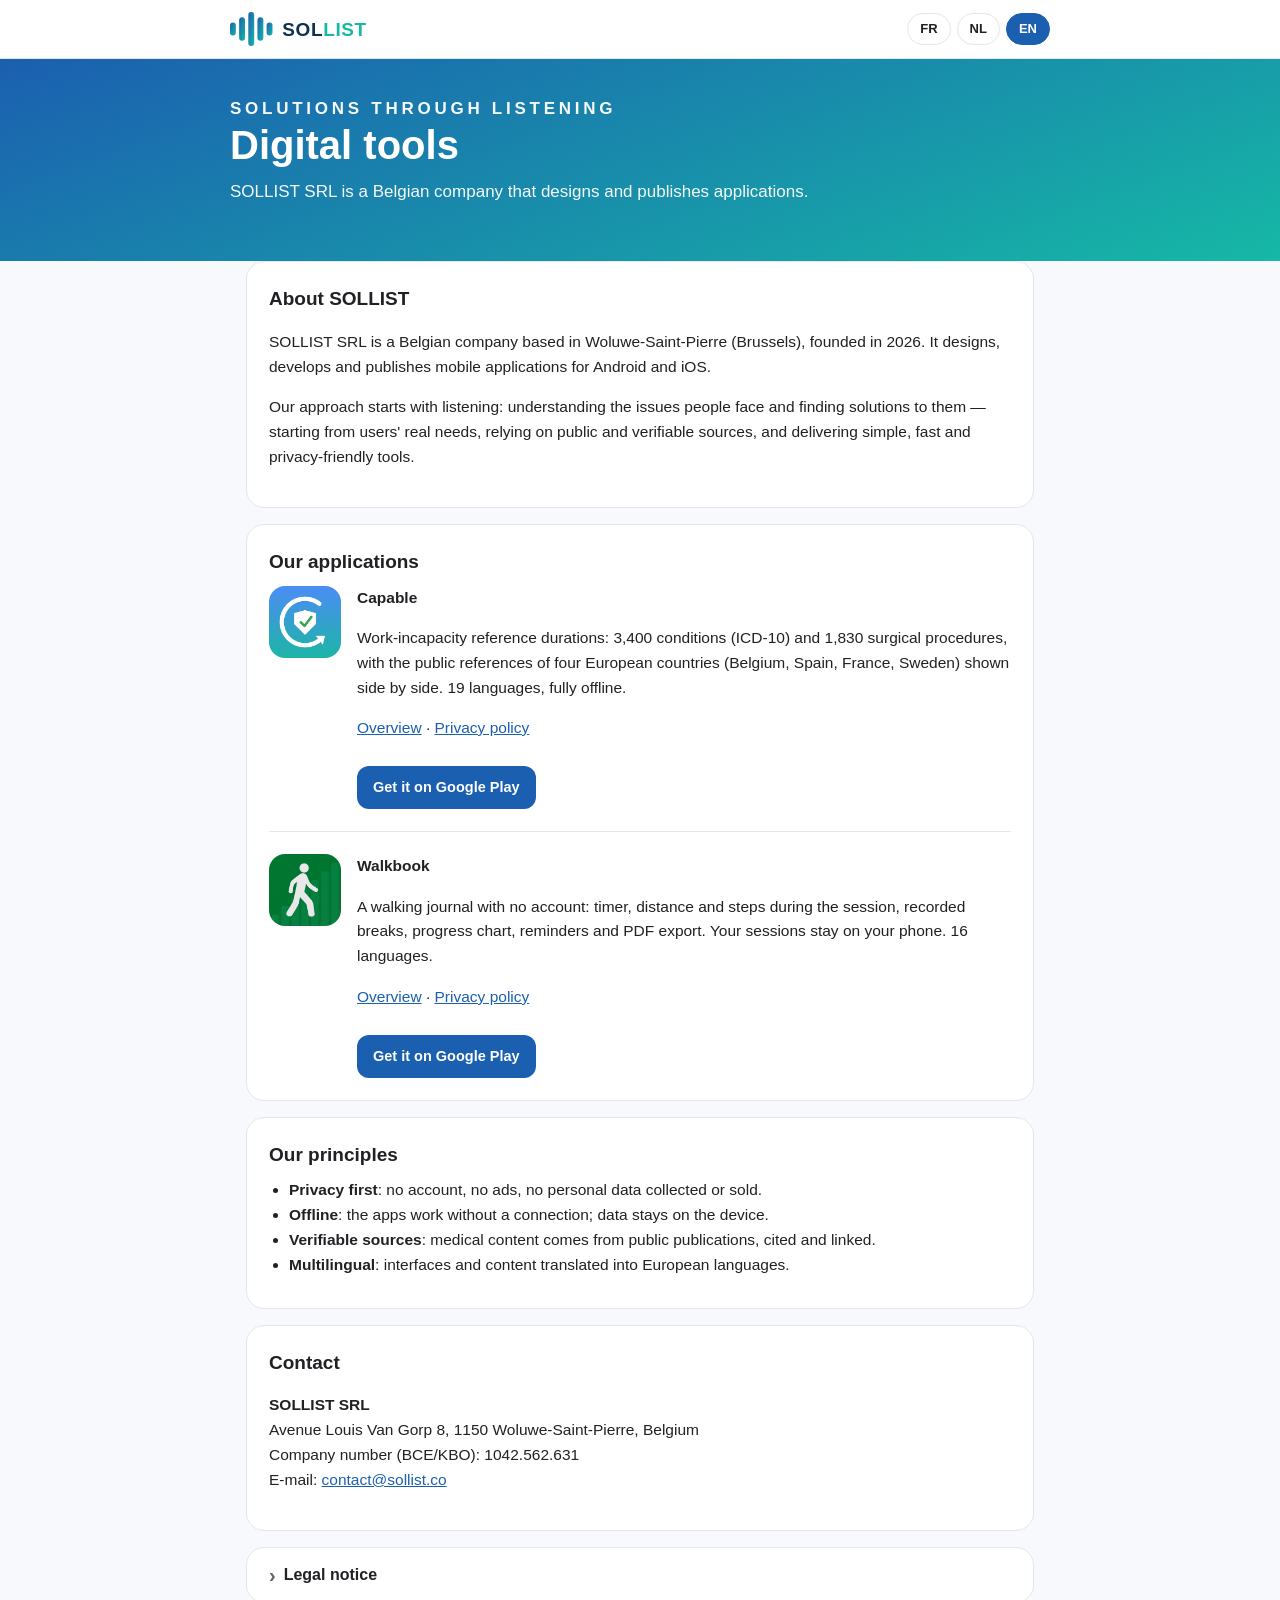
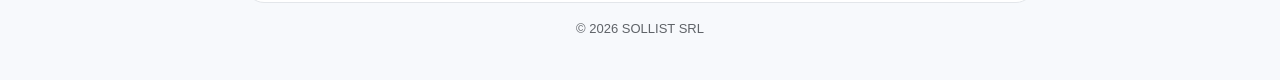
==== commit f8796474: "Accueil : retirer VascuStep ; Walkbook : retirer « gratuit » Co-Authored-By: Claude Opus 5.5 <norepl" ====
--- a/index.html
+++ b/index.html
@@ -4,7 +4,7 @@
 <meta charset="utf-8">
 <meta name="viewport" content="width=device-width, initial-scale=1">
 <title>SOLLIST</title>
-<meta name="description" content="SOLLIST SRL — société belge qui conçoit et publie des applications mobiles : Capable, Walkbook, VascuStep.">
+<meta name="description" content="SOLLIST SRL — société belge qui conçoit et publie des applications mobiles : Capable et Walkbook.">
 <link rel="icon" type="image/svg+xml" href="assets/favicon.svg">
 <link rel="icon" type="image/png" sizes="96x96" href="assets/favicon.png">
 <link rel="stylesheet" href="style.css">
@@ -93,46 +93,23 @@
     </div>
 
     <div class="app app-next">
-      <img src="assets/vascustep-icon.png" alt="VascuStep" width="72" height="72">
-      <div>
-        <div data-lang="fr" class="on">
-          <h3 class="apptitle">VascuStep</h3>
-          <p>Un carnet de marche : chronomètre, distance et pas pendant la séance, distance avant douleur et arrêt, graphique de progression, questionnaire WIQ et rapport PDF à partager. 16 langues.</p>
-          <p><a href="vascustep/">Présentation</a> · <a href="vascustep/privacy/">Politique de confidentialité</a></p>
-          <a class="btn" href="https://play.google.com/store/apps/details?id=be.sollist.vascustep">Disponible sur Google Play</a>
-        </div>
-        <div data-lang="nl">
-          <h3 class="apptitle">VascuStep</h3>
-          <p>Een wandeldagboek: chrono, afstand en stappen tijdens de sessie, afstand tot pijn en stop, voortgangsgrafiek, WIQ-vragenlijst en een pdf-rapport om te delen. 16 talen.</p>
-          <p><a href="vascustep/">Voorstelling</a> · <a href="vascustep/privacy/">Privacybeleid</a></p>
-          <a class="btn" href="https://play.google.com/store/apps/details?id=be.sollist.vascustep">Beschikbaar op Google Play</a>
-        </div>
-        <div data-lang="en">
-          <h3 class="apptitle">VascuStep</h3>
-          <p>A walking logbook: timer, distance and steps during the session, distance before pain and stop, progress chart, WIQ questionnaire and a PDF report to share. 16 languages.</p>
-          <p><a href="vascustep/">Overview</a> · <a href="vascustep/privacy/">Privacy policy</a></p>
-          <a class="btn" href="https://play.google.com/store/apps/details?id=be.sollist.vascustep">Get it on Google Play</a>
-        </div>
-      </div>
-    </div>
-    <div class="app app-next">
       <img src="assets/walkbook-icon.png" alt="Walkbook" width="72" height="72">
       <div>
         <div data-lang="fr" class="on">
           <h3 class="apptitle">Walkbook</h3>
-          <p>Un journal de marche gratuit et sans compte : chronomètre, distance et pas pendant la séance, pauses enregistrées, graphique d'évolution, rappels et export PDF. Vos séances restent sur votre téléphone. 16 langues.</p>
+          <p>Un journal de marche sans compte : chronomètre, distance et pas pendant la séance, pauses enregistrées, graphique d'évolution, rappels et export PDF. Vos séances restent sur votre téléphone. 16 langues.</p>
           <p><a href="walkbook/">Présentation</a> · <a href="walkbook/privacy/">Politique de confidentialité</a></p>
           <a class="btn" href="https://play.google.com/store/apps/details?id=be.sollist.walkbook">Disponible sur Google Play</a>
         </div>
         <div data-lang="nl">
           <h3 class="apptitle">Walkbook</h3>
-          <p>Een gratis wandeldagboek zonder account: chrono, afstand en stappen tijdens de sessie, geregistreerde pauzes, evolutiegrafiek, herinneringen en pdf-export. Uw sessies blijven op uw telefoon. 16 talen.</p>
+          <p>Een wandeldagboek zonder account: chrono, afstand en stappen tijdens de sessie, geregistreerde pauzes, evolutiegrafiek, herinneringen en pdf-export. Uw sessies blijven op uw telefoon. 16 talen.</p>
           <p><a href="walkbook/">Voorstelling</a> · <a href="walkbook/privacy/">Privacybeleid</a></p>
           <a class="btn" href="https://play.google.com/store/apps/details?id=be.sollist.walkbook">Beschikbaar op Google Play</a>
         </div>
         <div data-lang="en">
           <h3 class="apptitle">Walkbook</h3>
-          <p>A free walking journal with no account: timer, distance and steps during the session, recorded breaks, progress chart, reminders and PDF export. Your sessions stay on your phone. 16 languages.</p>
+          <p>A walking journal with no account: timer, distance and steps during the session, recorded breaks, progress chart, reminders and PDF export. Your sessions stay on your phone. 16 languages.</p>
           <p><a href="walkbook/">Overview</a> · <a href="walkbook/privacy/">Privacy policy</a></p>
           <a class="btn" href="https://play.google.com/store/apps/details?id=be.sollist.walkbook">Get it on Google Play</a>
         </div>
